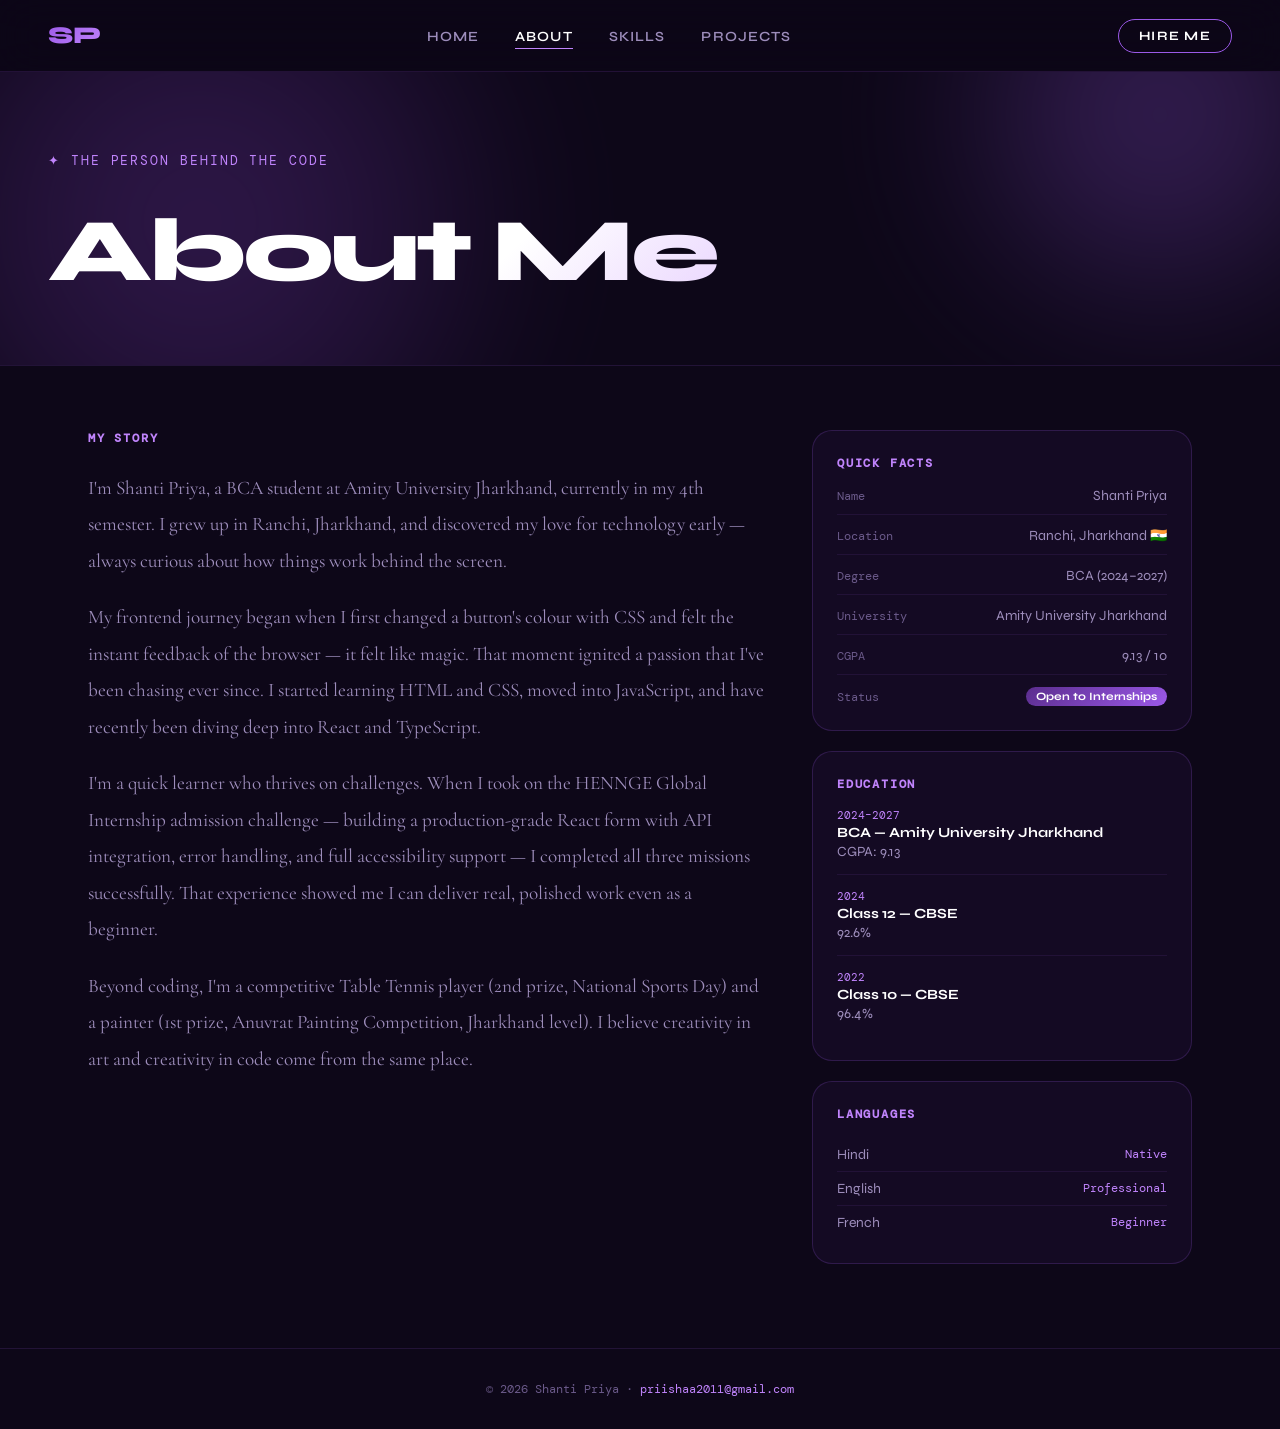
==== about.html @ 1f9be760 "Initial portfolio deploy" ====
<!DOCTYPE html>
<html lang="en">
<head>
  <meta charset="UTF-8" />
  <meta name="viewport" content="width=device-width, initial-scale=1.0"/>
  <title>About — Shanti Priya</title>
  <link rel="preconnect" href="https://fonts.googleapis.com">
  <link href="https://fonts.googleapis.com/css2?family=Cormorant+Garamond:ital,wght@0,300;0,400;0,600;1,300&family=DM+Mono:wght@300;400&family=Syne:wght@400;600;800&display=swap" rel="stylesheet">
  <link rel="stylesheet" href="styles.css">
</head>
<body>

  <nav class="nav">
    <a href="index.html" class="nav-logo">SP</a>
    <ul class="nav-links">
      <li><a href="index.html">Home</a></li>
      <li><a href="about.html" class="active">About</a></li>
      <li><a href="skills.html">Skills</a></li>
      <li><a href="projects.html">Projects</a></li>
    </ul>
    <a href="mailto:priishaa2011@gmail.com" class="nav-cta">Hire Me</a>
  </nav>

  <main class="page-main">
    <div class="page-hero">
      <div class="orb orb1"></div>
      <div class="orb orb2"></div>
      <p class="hero-tag animate-in">✦ The Person Behind the Code</p>
      <h1 class="page-title animate-in" style="animation-delay:0.2s">About Me</h1>
    </div>

    <section class="about-grid">
      <div class="about-story animate-up">
        <h2 class="section-label">My Story</h2>
        <p>
          I'm Shanti Priya, a BCA student at Amity University Jharkhand, currently in my 4th semester.
          I grew up in Ranchi, Jharkhand, and discovered my love for technology early — always curious
          about how things work behind the screen.
        </p>
        <p>
          My frontend journey began when I first changed a button's colour with CSS and felt the instant
          feedback of the browser — it felt like magic. That moment ignited a passion that I've been
          chasing ever since. I started learning HTML and CSS, moved into JavaScript, and have recently
          been diving deep into React and TypeScript.
        </p>
        <p>
          I'm a quick learner who thrives on challenges. When I took on the HENNGE Global Internship
          admission challenge — building a production-grade React form with API integration, error handling,
          and full accessibility support — I completed all three missions successfully. That experience
          showed me I can deliver real, polished work even as a beginner.
        </p>
        <p>
          Beyond coding, I'm a competitive Table Tennis player (2nd prize, National Sports Day) and a
          painter (1st prize, Anuvrat Painting Competition, Jharkhand level). I believe creativity in
          art and creativity in code come from the same place.
        </p>
      </div>

      <div class="about-sidebar animate-up" style="animation-delay:0.2s">
        <div class="info-card">
          <h3>Quick Facts</h3>
          <ul>
            <li><span class="info-label">Name</span><span>Shanti Priya</span></li>
            <li><span class="info-label">Location</span><span>Ranchi, Jharkhand 🇮🇳</span></li>
            <li><span class="info-label">Degree</span><span>BCA (2024–2027)</span></li>
            <li><span class="info-label">University</span><span>Amity University Jharkhand</span></li>
            <li><span class="info-label">CGPA</span><span>9.13 / 10</span></li>
            <li><span class="info-label">Status</span><span class="badge">Open to Internships</span></li>
          </ul>
        </div>

        <div class="info-card">
          <h3>Education</h3>
          <div class="edu-item">
            <span class="edu-year">2024–2027</span>
            <strong>BCA — Amity University Jharkhand</strong>
            <span>CGPA: 9.13</span>
          </div>
          <div class="edu-item">
            <span class="edu-year">2024</span>
            <strong>Class 12 — CBSE</strong>
            <span>92.6%</span>
          </div>
          <div class="edu-item">
            <span class="edu-year">2022</span>
            <strong>Class 10 — CBSE</strong>
            <span>96.4%</span>
          </div>
        </div>

        <div class="info-card">
          <h3>Languages</h3>
          <div class="lang-row"><span>Hindi</span><span class="lang-level">Native</span></div>
          <div class="lang-row"><span>English</span><span class="lang-level">Professional</span></div>
          <div class="lang-row"><span>French</span><span class="lang-level">Beginner</span></div>
        </div>
      </div>
    </section>
  </main>

  <footer class="footer">
    <p>© 2026 Shanti Priya · <a href="mailto:priishaa2011@gmail.com">priishaa2011@gmail.com</a></p>
  </footer>

  <script src="main.js"></script>
</body>
</html>
---- styles.css ----
/* ── Variables ─────────────────────────────────────────────────────────── */
:root {
  --purple-deep:    #2D0A6B;
  --purple:         #5B2D8E;
  --purple-mid:     #7C3DB8;
  --purple-bright:  #9B59E8;
  --purple-glow:    #C084FC;
  --purple-soft:    #EDE7F6;
  --purple-ultra:   #F5F0FF;
  --ink:            #0D0718;
  --ink-muted:      #2A1C42;
  --text:           #1A0A30;
  --text-muted:     #6B5A8A;
  --text-light:     #9D8DBB;
  --white:          #FFFFFF;
  --gold:           #D4A843;
  --font-display:   'Syne', sans-serif;
  --font-serif:     'Cormorant Garamond', serif;
  --font-mono:      'DM Mono', monospace;
  --radius:         12px;
  --radius-lg:      20px;
  --nav-h:          72px;
  --transition:     0.35s cubic-bezier(0.4, 0, 0.2, 1);
}

/* ── Reset ─────────────────────────────────────────────────────────────── */
*, *::before, *::after { margin: 0; padding: 0; box-sizing: border-box; }
html { scroll-behavior: smooth; }
body {
  font-family: var(--font-display);
  background: var(--ink);
  color: var(--white);
  min-height: 100vh;
  overflow-x: hidden;
}
a { text-decoration: none; color: inherit; }
ul { list-style: none; }
img { display: block; max-width: 100%; }

/* ── Nav ───────────────────────────────────────────────────────────────── */
.nav {
  position: fixed; top: 0; left: 0; right: 0; z-index: 100;
  height: var(--nav-h);
  display: flex; align-items: center; justify-content: space-between;
  padding: 0 48px;
  background: rgba(13,7,24,0.7);
  backdrop-filter: blur(20px);
  border-bottom: 1px solid rgba(155,89,232,0.15);
}
.nav-logo {
  font-family: var(--font-display);
  font-weight: 800; font-size: 1.5rem;
  background: linear-gradient(135deg, var(--purple-bright), var(--purple-glow));
  -webkit-background-clip: text; -webkit-text-fill-color: transparent;
  letter-spacing: -0.02em;
}
.nav-links {
  display: flex; gap: 36px;
}
.nav-links a {
  font-size: 0.875rem; font-weight: 600; letter-spacing: 0.08em;
  text-transform: uppercase; color: var(--text-light);
  transition: color var(--transition);
  position: relative; padding-bottom: 4px;
}
.nav-links a::after {
  content: ''; position: absolute; bottom: 0; left: 0;
  width: 0; height: 1px;
  background: var(--purple-glow);
  transition: width var(--transition);
}
.nav-links a:hover, .nav-links a.active {
  color: var(--white);
}
.nav-links a:hover::after, .nav-links a.active::after { width: 100%; }
.nav-cta {
  font-size: 0.8rem; font-weight: 700; letter-spacing: 0.1em;
  text-transform: uppercase; color: var(--white);
  border: 1px solid var(--purple-bright);
  padding: 8px 20px; border-radius: 40px;
  transition: background var(--transition), box-shadow var(--transition);
}
.nav-cta:hover {
  background: var(--purple-bright);
  box-shadow: 0 0 20px rgba(155,89,232,0.4);
}

/* ── Animations ────────────────────────────────────────────────────────── */
@keyframes fadeUp {
  from { opacity: 0; transform: translateY(32px); }
  to   { opacity: 1; transform: translateY(0); }
}
@keyframes fadeIn {
  from { opacity: 0; } to { opacity: 1; }
}
@keyframes float {
  0%, 100% { transform: translateY(0) scale(1); }
  50%       { transform: translateY(-20px) scale(1.05); }
}
@keyframes scrollLine {
  0%   { transform: scaleY(0); transform-origin: top; }
  50%  { transform: scaleY(1); transform-origin: top; }
  51%  { transform: scaleY(1); transform-origin: bottom; }
  100% { transform: scaleY(0); transform-origin: bottom; }
}
@keyframes marquee {
  from { transform: translateX(0); }
  to   { transform: translateX(-50%); }
}

.animate-in {
  opacity: 0;
  animation: fadeUp 0.8s ease forwards;
}
.animate-up {
  opacity: 0;
  transform: translateY(40px);
  transition: opacity 0.7s ease, transform 0.7s ease;
}
.animate-up.visible {
  opacity: 1;
  transform: translateY(0);
}

/* ── Hero ──────────────────────────────────────────────────────────────── */
.hero {
  position: relative; min-height: 100vh;
  display: flex; align-items: center; justify-content: center;
  overflow: hidden; padding-top: var(--nav-h);
}
.hero-bg {
  position: absolute; inset: 0; pointer-events: none;
}
.orb {
  position: absolute; border-radius: 50%;
  filter: blur(80px); opacity: 0.35;
}
.orb1 {
  width: 600px; height: 600px;
  background: radial-gradient(circle, var(--purple-mid), transparent);
  top: -150px; left: -100px;
  animation: float 8s ease-in-out infinite;
}
.orb2 {
  width: 400px; height: 400px;
  background: radial-gradient(circle, var(--purple-bright), transparent);
  bottom: 50px; right: -80px;
  animation: float 10s ease-in-out infinite reverse;
}
.orb3 {
  width: 300px; height: 300px;
  background: radial-gradient(circle, #C084FC, transparent);
  top: 40%; left: 60%;
  animation: float 12s ease-in-out infinite;
}
.grid-overlay {
  position: absolute; inset: 0;
  background-image:
    linear-gradient(rgba(155,89,232,0.05) 1px, transparent 1px),
    linear-gradient(90deg, rgba(155,89,232,0.05) 1px, transparent 1px);
  background-size: 60px 60px;
}
.hero-content {
  position: relative; z-index: 2;
  text-align: center; max-width: 820px; padding: 0 24px;
}
.hero-tag {
  font-family: var(--font-mono);
  font-size: 0.8rem; letter-spacing: 0.15em;
  color: var(--purple-glow); text-transform: uppercase;
  margin-bottom: 28px;
}
.hero-name {
  font-family: var(--font-display);
  font-size: clamp(4rem, 10vw, 9rem);
  font-weight: 800; line-height: 0.9;
  letter-spacing: -0.04em;
  margin-bottom: 28px;
}
.name-first {
  display: block;
  background: linear-gradient(135deg, var(--white) 30%, var(--purple-glow));
  -webkit-background-clip: text; -webkit-text-fill-color: transparent;
}
.name-last {
  display: block;
  background: linear-gradient(135deg, var(--purple-glow), var(--purple-bright));
  -webkit-background-clip: text; -webkit-text-fill-color: transparent;
}
.hero-role {
  display: flex; align-items: center; justify-content: center;
  gap: 16px; flex-wrap: wrap;
  font-family: var(--font-serif);
  font-size: clamp(1.1rem, 2.5vw, 1.6rem);
  color: var(--text-light);
  margin-bottom: 24px;
}
.role-sep { color: var(--purple-bright); }
.italic { font-style: italic; }
.hero-desc {
  font-size: 1.05rem; line-height: 1.8;
  color: var(--text-light);
  margin-bottom: 48px;
}
.hero-actions { display: flex; gap: 16px; justify-content: center; flex-wrap: wrap; }

/* Buttons */
.btn {
  display: inline-flex; align-items: center; gap: 8px;
  font-family: var(--font-display);
  font-size: 0.875rem; font-weight: 700;
  letter-spacing: 0.06em; text-transform: uppercase;
  padding: 14px 32px; border-radius: 40px;
  transition: all var(--transition); cursor: pointer;
}
.btn-primary {
  background: linear-gradient(135deg, var(--purple), var(--purple-bright));
  color: var(--white);
  box-shadow: 0 4px 24px rgba(91,45,142,0.4);
}
.btn-primary:hover {
  transform: translateY(-2px);
  box-shadow: 0 8px 32px rgba(155,89,232,0.5);
}
.btn-outline {
  border: 1.5px solid rgba(155,89,232,0.5);
  color: var(--purple-glow);
  background: transparent;
}
.btn-outline:hover {
  border-color: var(--purple-bright);
  background: rgba(155,89,232,0.1);
  transform: translateY(-2px);
}
.btn-sm { padding: 10px 22px; font-size: 0.78rem; }

/* Scroll indicator */
.hero-scroll {
  position: absolute; bottom: 40px; left: 50%; transform: translateX(-50%);
  display: flex; flex-direction: column; align-items: center; gap: 8px;
  font-family: var(--font-mono); font-size: 0.7rem;
  color: var(--text-muted); letter-spacing: 0.15em;
}
.scroll-line {
  width: 1px; height: 50px;
  background: linear-gradient(to bottom, var(--purple-bright), transparent);
  animation: scrollLine 2s ease infinite;
}

/* ── Marquee ───────────────────────────────────────────────────────────── */
.marquee-strip {
  overflow: hidden;
  border-top: 1px solid rgba(155,89,232,0.2);
  border-bottom: 1px solid rgba(155,89,232,0.2);
  background: rgba(91,45,142,0.08);
  padding: 18px 0;
}
.marquee-track {
  display: flex; gap: 40px;
  white-space: nowrap;
  animation: marquee 20s linear infinite;
  font-family: var(--font-mono);
  font-size: 0.8rem; letter-spacing: 0.12em;
  color: var(--text-light);
}
.marquee-track span:nth-child(even) { color: var(--purple-glow); }

/* ── Stats ─────────────────────────────────────────────────────────────── */
.quick-stats {
  display: grid; grid-template-columns: repeat(auto-fit, minmax(200px, 1fr));
  gap: 1px; background: rgba(155,89,232,0.15);
  border-top: 1px solid rgba(155,89,232,0.15);
  border-bottom: 1px solid rgba(155,89,232,0.15);
}
.stat-card {
  background: var(--ink);
  padding: 48px 36px;
  display: flex; flex-direction: column; gap: 8px;
  transition: background var(--transition);
}
.stat-card:hover { background: rgba(91,45,142,0.12); }
.stat-number {
  font-family: var(--font-display);
  font-size: 3rem; font-weight: 800;
  background: linear-gradient(135deg, var(--white), var(--purple-glow));
  -webkit-background-clip: text; -webkit-text-fill-color: transparent;
  line-height: 1;
}
.stat-label {
  font-family: var(--font-mono);
  font-size: 0.75rem; color: var(--text-light); letter-spacing: 0.08em;
}

/* ── Page layouts ──────────────────────────────────────────────────────── */
.page-main { padding-top: var(--nav-h); min-height: 100vh; }
.page-hero {
  position: relative; overflow: hidden;
  padding: 80px 48px 60px;
  border-bottom: 1px solid rgba(155,89,232,0.15);
}
.page-title {
  font-family: var(--font-display);
  font-size: clamp(3rem, 7vw, 6rem);
  font-weight: 800; letter-spacing: -0.04em;
  background: linear-gradient(135deg, var(--white) 40%, var(--purple-glow));
  -webkit-background-clip: text; -webkit-text-fill-color: transparent;
  margin-top: 16px;
}

/* ── About ─────────────────────────────────────────────────────────────── */
.about-grid {
  display: grid; grid-template-columns: 1fr 380px;
  gap: 48px; padding: 64px 48px; max-width: 1200px; margin: 0 auto;
}
.about-story h2.section-label {
  font-family: var(--font-mono); font-size: 0.75rem;
  letter-spacing: 0.15em; text-transform: uppercase;
  color: var(--purple-glow); margin-bottom: 24px;
}
.about-story p {
  font-family: var(--font-serif); font-size: 1.2rem; line-height: 1.9;
  color: var(--text-light); margin-bottom: 20px;
}
.info-card {
  background: rgba(91,45,142,0.1);
  border: 1px solid rgba(155,89,232,0.2);
  border-radius: var(--radius-lg);
  padding: 24px; margin-bottom: 20px;
}
.info-card h3 {
  font-size: 0.75rem; font-family: var(--font-mono);
  letter-spacing: 0.15em; text-transform: uppercase;
  color: var(--purple-glow); margin-bottom: 16px;
}
.info-card ul { display: flex; flex-direction: column; gap: 12px; }
.info-card li {
  display: flex; justify-content: space-between; align-items: center;
  font-size: 0.875rem; color: var(--text-light);
  border-bottom: 1px solid rgba(155,89,232,0.1); padding-bottom: 10px;
}
.info-card li:last-child { border-bottom: none; padding-bottom: 0; }
.info-label { color: var(--text-muted); font-family: var(--font-mono); font-size: 0.75rem; }
.badge {
  background: linear-gradient(135deg, var(--purple), var(--purple-bright));
  color: white; font-size: 0.7rem; padding: 3px 10px;
  border-radius: 20px; font-weight: 700;
}
.edu-item {
  display: flex; flex-direction: column; gap: 2px;
  margin-bottom: 14px; padding-bottom: 14px;
  border-bottom: 1px solid rgba(155,89,232,0.1);
  font-size: 0.875rem;
}
.edu-item:last-child { margin-bottom: 0; border-bottom: none; }
.edu-year { font-family: var(--font-mono); font-size: 0.7rem; color: var(--purple-glow); }
.edu-item strong { color: var(--white); }
.edu-item span:last-child { color: var(--text-light); }
.lang-row {
  display: flex; justify-content: space-between;
  font-size: 0.875rem; color: var(--text-light);
  padding: 8px 0; border-bottom: 1px solid rgba(155,89,232,0.1);
}
.lang-row:last-child { border-bottom: none; }
.lang-level { font-family: var(--font-mono); font-size: 0.75rem; color: var(--purple-glow); }

/* ── Skills ────────────────────────────────────────────────────────────── */
.skills-section { padding: 64px 48px; max-width: 1000px; margin: 0 auto; }
.skill-group { margin-bottom: 56px; }
.skill-group-title {
  font-family: var(--font-mono); font-size: 0.75rem;
  letter-spacing: 0.15em; text-transform: uppercase;
  color: var(--purple-glow); margin-bottom: 20px;
  padding-bottom: 12px;
  border-bottom: 1px solid rgba(155,89,232,0.2);
}
.skill-chips { display: flex; flex-wrap: wrap; gap: 12px; }
.skill-chip {
  display: flex; align-items: center; gap: 10px;
  padding: 12px 20px; border-radius: 40px;
  font-size: 0.875rem; font-weight: 600;
  transition: all var(--transition);
}
.skill-chip.primary {
  background: linear-gradient(135deg, rgba(91,45,142,0.4), rgba(155,89,232,0.3));
  border: 1.5px solid var(--purple-bright);
  color: var(--white);
}
.skill-chip.solid {
  background: rgba(91,45,142,0.15);
  border: 1px solid rgba(155,89,232,0.3);
  color: var(--text-light);
}
.skill-chip.muted {
  background: rgba(42,28,66,0.5);
  border: 1px solid rgba(155,89,232,0.15);
  color: var(--text-muted);
}
.skill-chip:hover { transform: translateY(-2px); filter: brightness(1.15); }
.chip-icon { font-size: 1rem; }
.chip-name { font-weight: 700; }
.chip-level {
  font-family: var(--font-mono); font-size: 0.65rem;
  color: var(--purple-glow); letter-spacing: 0.08em;
  background: rgba(155,89,232,0.15); padding: 2px 8px; border-radius: 10px;
}
.learning-list { display: flex; flex-direction: column; gap: 14px; }
.learning-item {
  display: flex; align-items: center; gap: 16px;
  font-size: 0.95rem; color: var(--text-light);
}
.learning-dot {
  width: 8px; height: 8px; border-radius: 50%;
  background: var(--purple-bright); flex-shrink: 0;
  box-shadow: 0 0 8px var(--purple-bright);
}

/* ── Projects ──────────────────────────────────────────────────────────── */
.projects-grid {
  padding: 64px 48px; max-width: 960px; margin: 0 auto;
  display: flex; flex-direction: column; gap: 32px;
}
.project-card {
  background: rgba(91,45,142,0.08);
  border: 1px solid rgba(155,89,232,0.2);
  border-radius: var(--radius-lg);
  padding: 40px;
  transition: border-color var(--transition), background var(--transition);
}
.project-card:hover {
  border-color: rgba(155,89,232,0.5);
  background: rgba(91,45,142,0.15);
}
.project-card.featured {
  border-color: rgba(155,89,232,0.4);
  background: rgba(91,45,142,0.12);
  position: relative; overflow: hidden;
}
.project-card.featured::before {
  content: '';
  position: absolute; top: 0; left: 0; right: 0; height: 2px;
  background: linear-gradient(90deg, var(--purple), var(--purple-bright), var(--purple-glow));
}
.project-header {
  display: flex; justify-content: space-between; align-items: center;
  margin-bottom: 16px;
}
.project-tag {
  font-family: var(--font-mono); font-size: 0.72rem;
  color: var(--purple-glow); letter-spacing: 0.1em;
}
.project-badge {
  font-size: 0.7rem; font-weight: 700; letter-spacing: 0.1em;
  text-transform: uppercase; color: var(--gold);
  border: 1px solid var(--gold); padding: 3px 10px; border-radius: 20px;
}
.project-title {
  font-size: 1.6rem; font-weight: 800; letter-spacing: -0.02em;
  color: var(--white); margin-bottom: 14px;
}
.project-desc {
  font-family: var(--font-serif); font-size: 1.05rem; line-height: 1.8;
  color: var(--text-light); margin-bottom: 20px;
}
.project-highlights {
  list-style: none; display: flex; flex-direction: column; gap: 8px;
  margin-bottom: 24px;
}
.project-highlights li {
  font-size: 0.875rem; color: var(--text-light);
  padding-left: 20px; position: relative;
}
.project-highlights li::before {
  content: '→'; position: absolute; left: 0;
  color: var(--purple-bright);
}
.project-tech { display: flex; flex-wrap: wrap; gap: 8px; margin-bottom: 24px; }
.project-tech span {
  font-family: var(--font-mono); font-size: 0.72rem;
  color: var(--purple-glow);
  background: rgba(155,89,232,0.12); border: 1px solid rgba(155,89,232,0.2);
  padding: 4px 12px; border-radius: 20px;
}
.project-links { display: flex; gap: 12px; }

/* CTA section */
.cta-section {
  text-align: center; padding: 80px 48px;
  border-top: 1px solid rgba(155,89,232,0.15);
}
.cta-label {
  font-family: var(--font-mono); font-size: 0.75rem;
  letter-spacing: 0.15em; color: var(--purple-glow); margin-bottom: 16px;
}
.cta-title {
  font-size: clamp(2rem, 5vw, 3.5rem); font-weight: 800;
  letter-spacing: -0.03em; color: var(--white); margin-bottom: 32px;
}

/* ── Footer ────────────────────────────────────────────────────────────── */
.footer {
  border-top: 1px solid rgba(155,89,232,0.15);
  padding: 32px 48px; text-align: center;
  font-family: var(--font-mono); font-size: 0.75rem;
  color: var(--text-muted);
}
.footer a { color: var(--purple-glow); }
.footer a:hover { color: var(--white); }

/* ── Responsive ────────────────────────────────────────────────────────── */
@media (max-width: 900px) {
  .nav { padding: 0 24px; }
  .nav-links { gap: 20px; }
  .about-grid { grid-template-columns: 1fr; }
  .about-sidebar { order: -1; }
  .page-hero { padding: 60px 24px 40px; }
  .skills-section, .projects-grid { padding: 40px 24px; }
  .about-grid { padding: 40px 24px; }
}
@media (max-width: 600px) {
  .nav-links { display: none; }
  .hero-name { font-size: 3.5rem; }
  .quick-stats { grid-template-columns: 1fr 1fr; }
  .project-card { padding: 24px; }
}
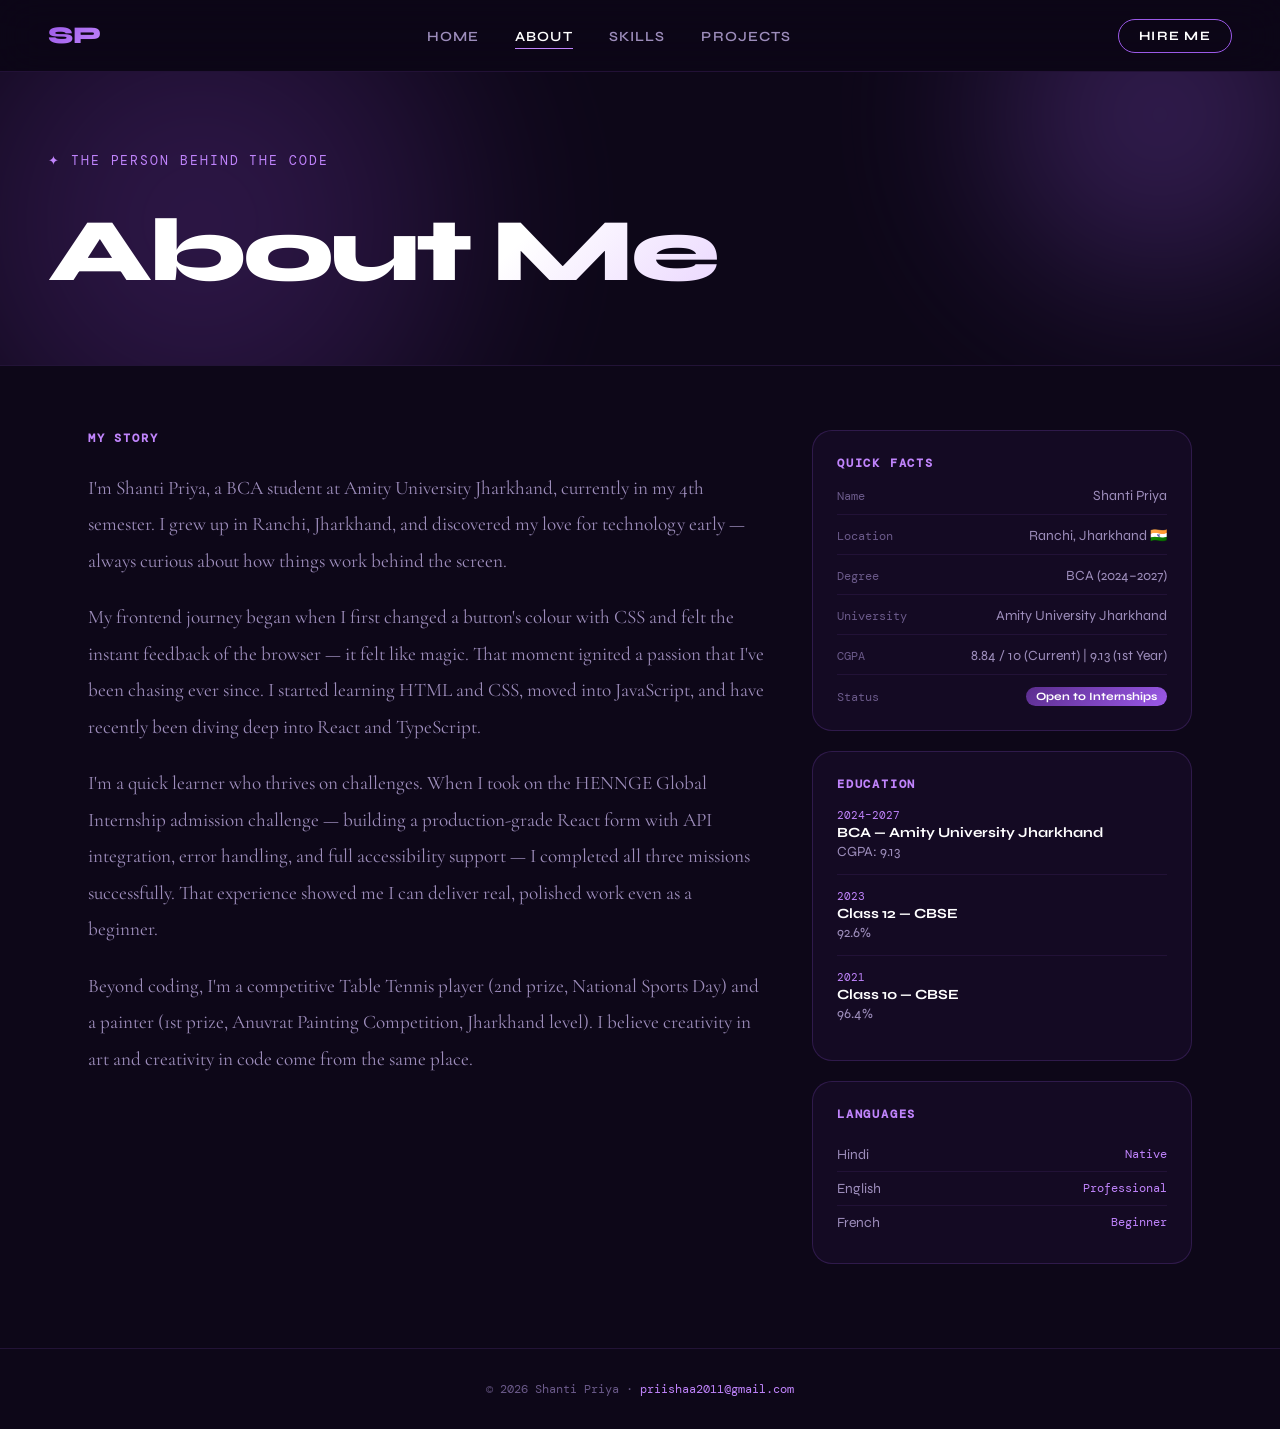
==== commit c34fb09b: "Fix CGPA to show current and 1st year" ====
--- a/about.html
+++ b/about.html
@@ -64,7 +64,7 @@
             <li><span class="info-label">Location</span><span>Ranchi, Jharkhand 🇮🇳</span></li>
             <li><span class="info-label">Degree</span><span>BCA (2024–2027)</span></li>
             <li><span class="info-label">University</span><span>Amity University Jharkhand</span></li>
-            <li><span class="info-label">CGPA</span><span>9.13 / 10</span></li>
+            <li><span class="info-label">CGPA</span><span>8.84 / 10 (Current) | 9.13 (1st Year)</span></li>
             <li><span class="info-label">Status</span><span class="badge">Open to Internships</span></li>
           </ul>
         </div>
@@ -77,12 +77,12 @@
             <span>CGPA: 9.13</span>
           </div>
           <div class="edu-item">
-            <span class="edu-year">2024</span>
+            <span class="edu-year">2023</span>
             <strong>Class 12 — CBSE</strong>
             <span>92.6%</span>
           </div>
           <div class="edu-item">
-            <span class="edu-year">2022</span>
+            <span class="edu-year">2021</span>
             <strong>Class 10 — CBSE</strong>
             <span>96.4%</span>
           </div>
